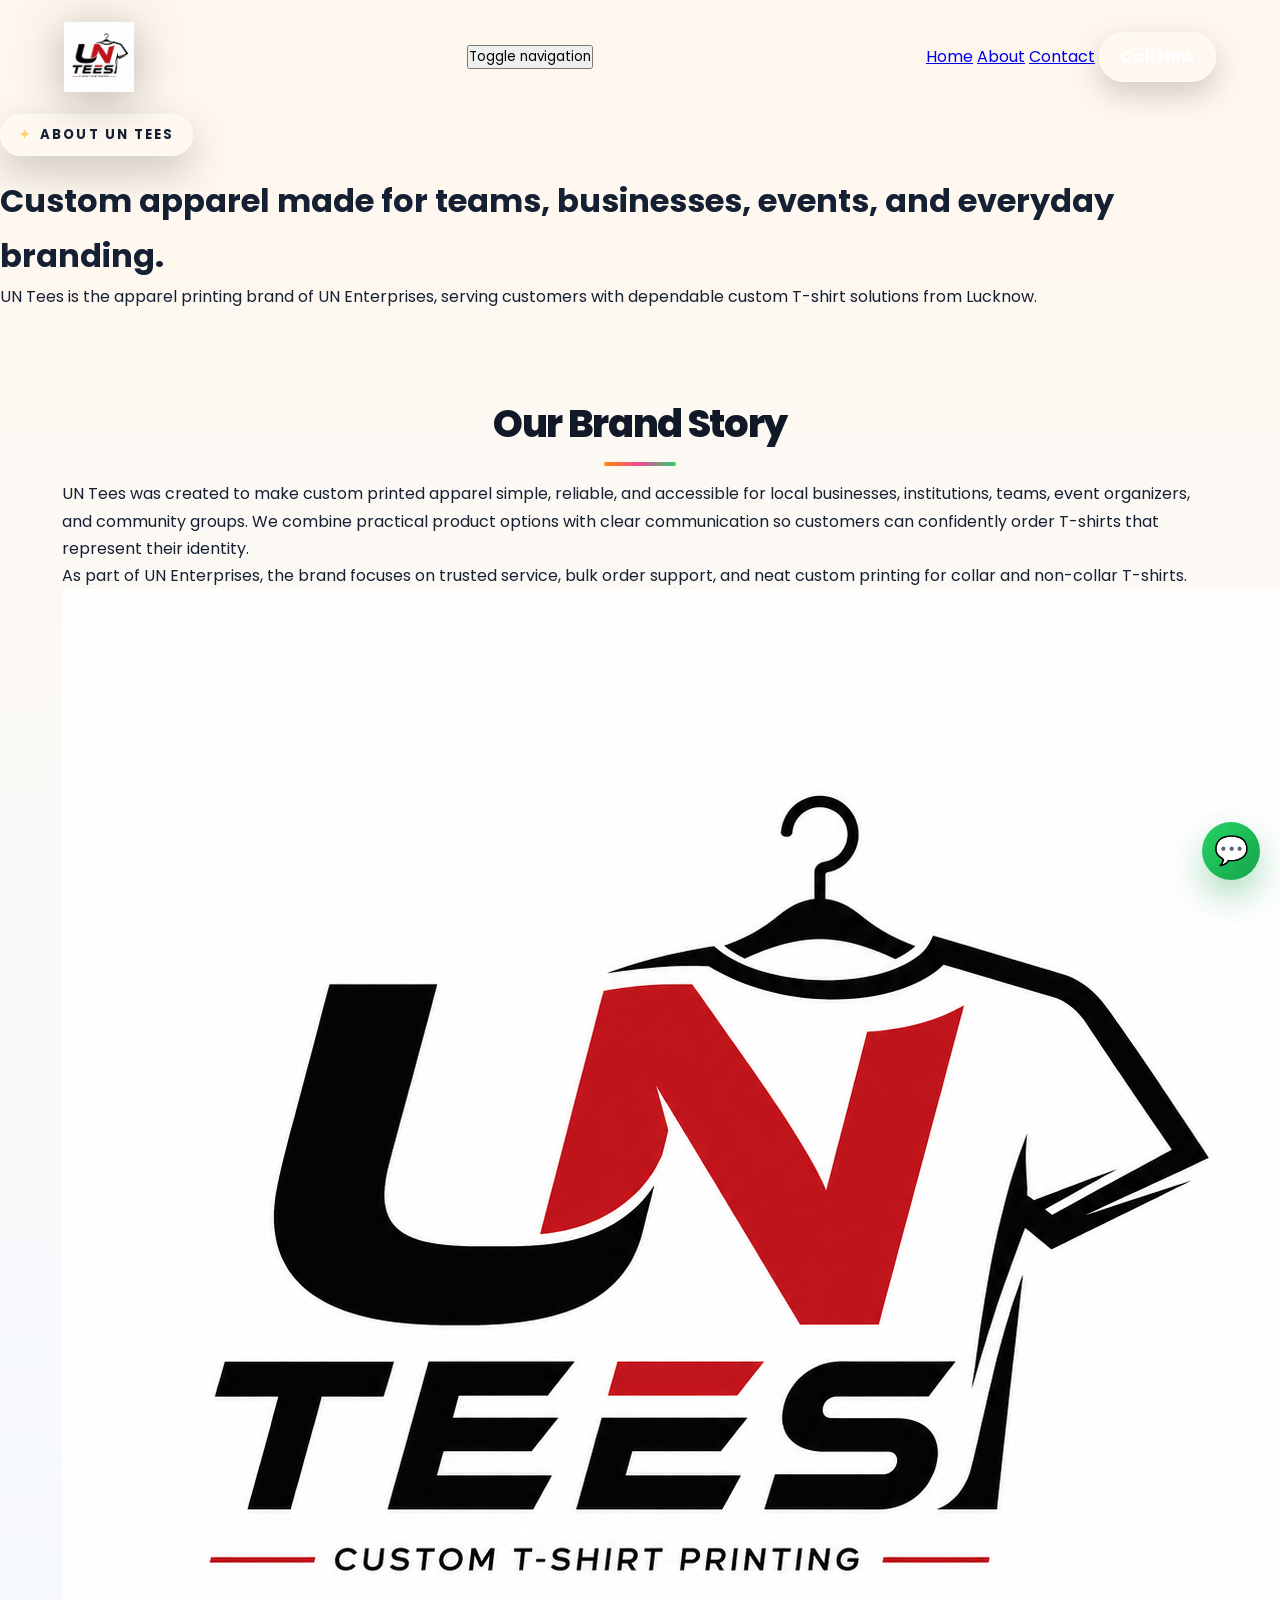
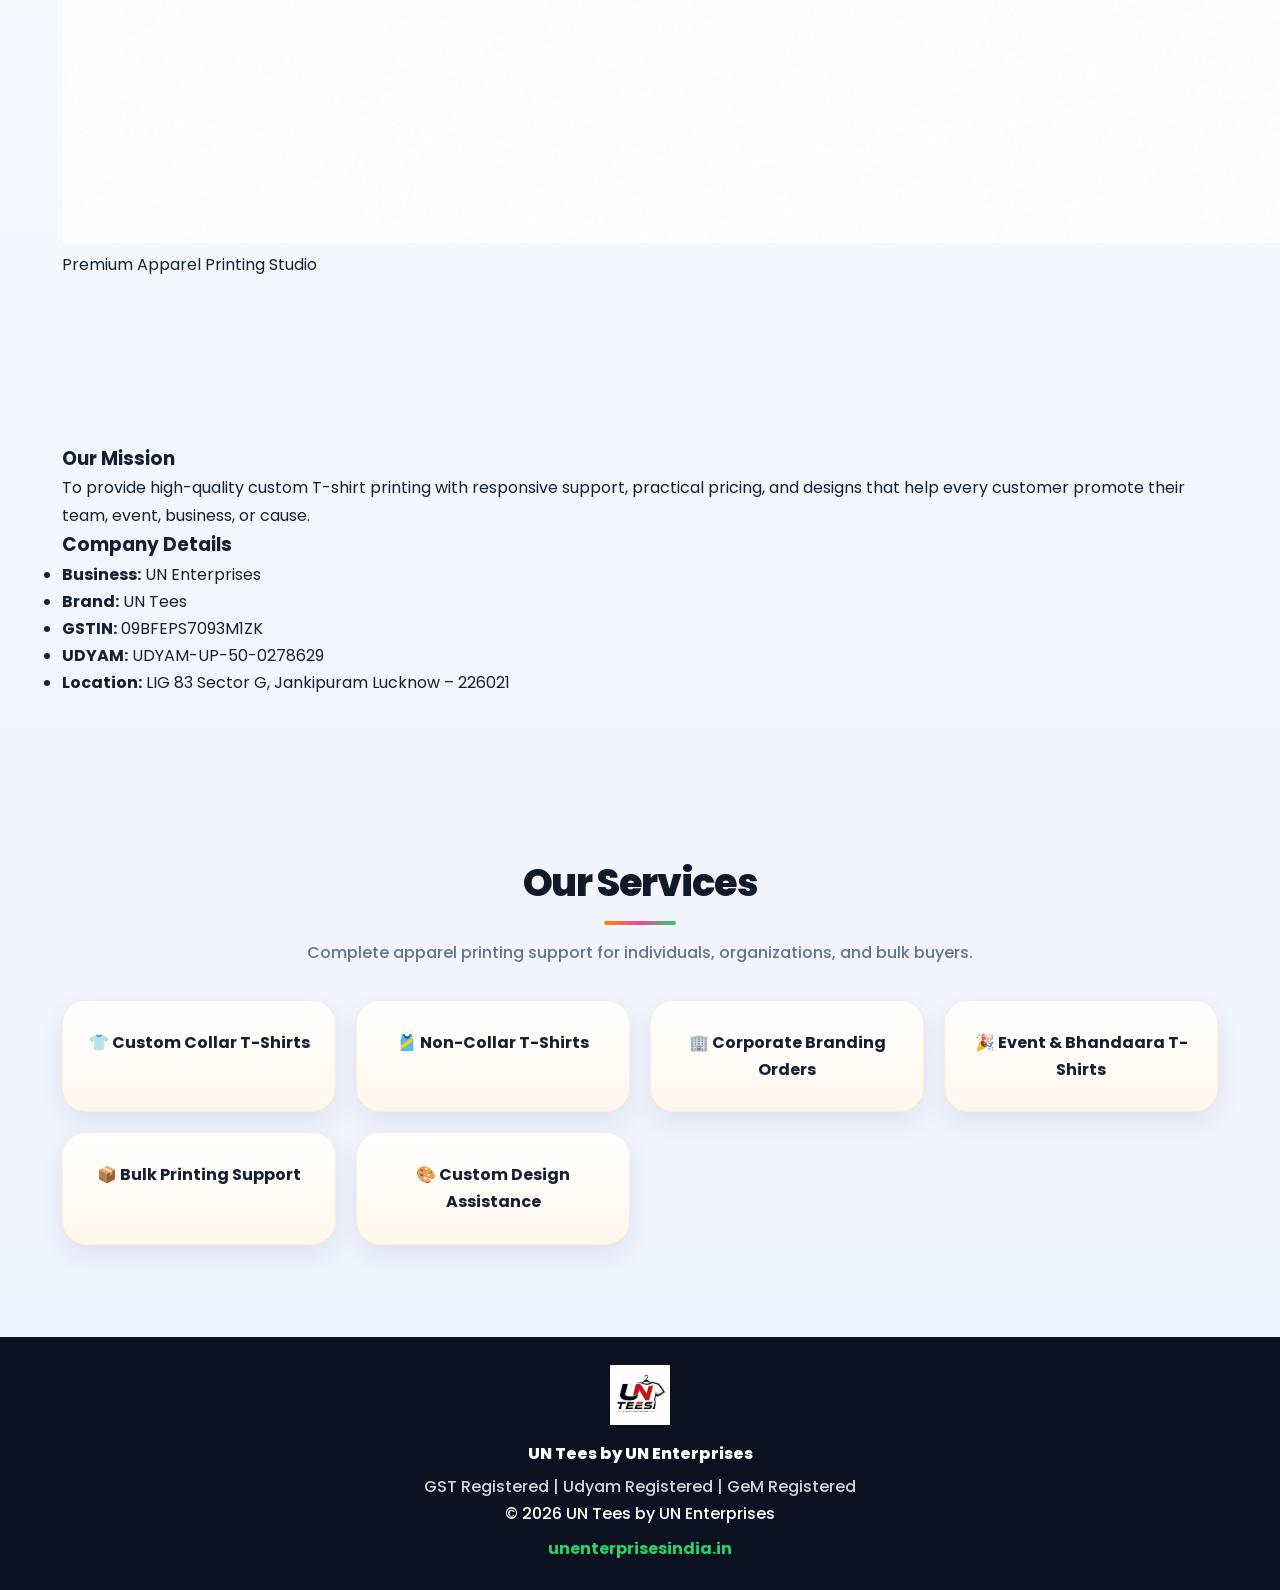
==== about.html @ f328b9f6 "Add About page for UN Tees This file contains the HTML structure for the About page of UN Tees, incl" ====
<!DOCTYPE html>
<html lang="en">
<head>
<meta charset="UTF-8">
<meta name="viewport" content="width=device-width, initial-scale=1.0">
<title>About UN Tees | UN Enterprises</title>
<link rel="preconnect" href="https://fonts.googleapis.com">
<link rel="preconnect" href="https://fonts.gstatic.com" crossorigin>
<link href="https://fonts.googleapis.com/css2?family=Poppins:wght@400;500;600;700;800&display=swap" rel="stylesheet">
<link rel="icon" type="image/png" href="logo.png">
<link rel="stylesheet" href="style.css">
<script src="script.js" defer></script>
</head>
<body>
<a href="https://wa.me/916386319056" class="whatsapp-float" target="_blank" rel="noopener" aria-label="Chat with UN Tees on WhatsApp">💬</a>
<header class="page-hero">
<nav class="navbar" aria-label="Primary navigation">
<a href="index.html" class="logo" aria-label="UN Tees by UN Enterprises home"><img src="logo.png" alt="UN Tees by UN Enterprises logo"></a>
<button class="nav-toggle" type="button" aria-expanded="false" aria-controls="primary-menu"><span class="sr-only">Toggle navigation</span><span></span><span></span><span></span></button>
<div class="nav-links" id="primary-menu">
<a href="index.html">Home</a>
<a href="about.html" aria-current="page">About</a>
<a href="contact.html">Contact</a>
<a href="tel:+916386319056" class="nav-btn">Call Now</a>
</div>
</nav>
<div class="page-hero-content">
<p class="eyebrow">About UN Tees</p>
<h1>Custom apparel made for teams, businesses, events, and everyday branding.</h1>
<p>UN Tees is the apparel printing brand of UN Enterprises, serving customers with dependable custom T-shirt solutions from Lucknow.</p>
</div>
</header>
<main>
<section class="content-section two-column">
<div>
<h2>Our Brand Story</h2>
<p>UN Tees was created to make custom printed apparel simple, reliable, and accessible for local businesses, institutions, teams, event organizers, and community groups. We combine practical product options with clear communication so customers can confidently order T-shirts that represent their identity.</p>
<p>As part of UN Enterprises, the brand focuses on trusted service, bulk order support, and neat custom printing for collar and non-collar T-shirts.</p>
</div>
<div class="info-card brand-card">
<img src="logo.png" alt="UN Tees by UN Enterprises logo">
<p>Premium Apparel Printing Studio</p>
</div>
</section>
<section class="content-section mission-grid">
<div class="info-card">
<h3>Our Mission</h3>
<p>To provide high-quality custom T-shirt printing with responsive support, practical pricing, and designs that help every customer promote their team, event, business, or cause.</p>
</div>
<div class="info-card">
<h3>Company Details</h3>
<ul class="detail-list">
<li><strong>Business:</strong> UN Enterprises</li>
<li><strong>Brand:</strong> UN Tees</li>
<li><strong>GSTIN:</strong> 09BFEPS7093M1ZK</li>
<li><strong>UDYAM:</strong> UDYAM-UP-50-0278629</li>
<li><strong>Location:</strong> LIG 83 Sector G, Jankipuram Lucknow – 226021</li>
</ul>
</div>
</section>
<section class="content-section">
<h2>Our Services</h2>
<p class="tagline">Complete apparel printing support for individuals, organizations, and bulk buyers.</p>
<div class="features service-grid">
<div>👕 Custom Collar T-Shirts</div>
<div>🎽 Non-Collar T-Shirts</div>
<div>🏢 Corporate Branding Orders</div>
<div>🎉 Event & Bhandaara T-Shirts</div>
<div>📦 Bulk Printing Support</div>
<div>🎨 Custom Design Assistance</div>
</div>
</section>
</main>
<footer class="footer">
<img src="logo.png" alt="UN Tees by UN Enterprises logo" class="footer-logo">
<p class="footer-brand">UN Tees by UN Enterprises</p>
<p class="footer-registrations">GST Registered | Udyam Registered | GeM Registered</p>
<p>© 2026 UN Tees by UN Enterprises</p>
<p><a href="https://unenterprisesindia.in" target="_blank" rel="noopener noreferrer">unenterprisesindia.in</a></p>
</footer>
</body>
</html>
---- style.css ----
*{
margin:0;
padding:0;
box-sizing:border-box;
font-family:Poppins,sans-serif;
}

html{
scroll-behavior:smooth;
}

body{
background:linear-gradient(180deg,#fff7ed 0%,#f8fafc 38%,#eef2ff 100%);
color:#162033;
line-height:1.7;
}

body::selection{
background:#ff8a00;
color:#fff;
}

.navbar{
display:flex;
justify-content:space-between;
align-items:center;
position:relative;
z-index:2;
width:100%;
padding:22px clamp(20px,5vw,76px);
background:transparent;
}

.logo{
display:inline-flex;
align-items:center;
text-decoration:none;
}

.logo img{
height:70px;
width:auto;
display:block;
object-fit:contain;
filter:drop-shadow(0 8px 24px rgba(0,0,0,.28));
}

.nav-btn{
display:inline-flex;
align-items:center;
justify-content:center;
text-decoration:none;
font-weight:700;
color:#fff;
padding:10px 20px;
border:1px solid rgba(255,255,255,.58);
border-radius:999px;
background:rgba(255,255,255,.14);
box-shadow:0 12px 30px rgba(0,0,0,.18);
backdrop-filter:blur(10px);
transition:transform .25s ease,background .25s ease,border-color .25s ease;
}

.nav-btn:hover{
transform:translateY(-2px);
background:rgba(255,255,255,.24);
border-color:rgba(255,255,255,.95);
}

.hero{
position:relative;
width:100%;
min-height:85vh;
display:flex;
flex-direction:column;
overflow:hidden;
isolation:isolate;
background-image:linear-gradient(135deg,rgba(236,72,153,.34),rgba(249,115,22,.24) 38%,rgba(37,211,102,.18)),linear-gradient(rgba(0,0,0,0.45),rgba(0,0,0,0.45)),url("https://images.pexels.com/photos/996329/pexels-photo-996329.jpeg");
background-size:cover;
background-position:center;
background-repeat:no-repeat;
}

.hero::before{
content:"";
position:absolute;
inset:0;
z-index:-1;
background:radial-gradient(circle at 20% 20%,rgba(255,255,255,.22),transparent 28%),radial-gradient(circle at 80% 72%,rgba(37,211,102,.24),transparent 32%);
animation:softGlow 8s ease-in-out infinite alternate;
}

.hero::after{
content:"";
position:absolute;
inset:auto 8% 8% auto;
z-index:-1;
width:220px;
height:220px;
border-radius:50%;
background:linear-gradient(135deg,rgba(255,255,255,.18),rgba(255,255,255,.03));
filter:blur(2px);
animation:floatShape 7s ease-in-out infinite;
}

.hero-content{
position:relative;
z-index:2;
flex:1;
display:flex;
flex-direction:column;
justify-content:center;
align-items:center;
text-align:center;
max-width:1040px;
width:100%;
margin:0 auto;
padding:92px 22px 124px;
color:#fff;
animation:heroFadeUp .8s ease both;
}

.eyebrow{
display:inline-flex;
align-items:center;
gap:8px;
margin-bottom:18px;
padding:9px 18px;
border:1px solid rgba(255,255,255,.36);
border-radius:999px;
background:rgba(255,255,255,.14);
box-shadow:0 16px 40px rgba(0,0,0,.2);
backdrop-filter:blur(12px);
font-size:.82rem;
font-weight:700;
letter-spacing:.16em;
text-transform:uppercase;
}

.eyebrow::before{
content:"✦";
color:#ffd166;
}

.hero h1{
font-size:clamp(2.45rem,6vw,5rem);
line-height:1.06;
margin-bottom:22px;
font-weight:800;
letter-spacing:-.055em;
text-shadow:0 10px 34px rgba(0,0,0,.38);
}

.hero-subtitle{
font-size:clamp(1.08rem,2.2vw,1.5rem);
line-height:1.8;
margin-bottom:34px;
font-weight:500;
color:rgba(255,255,255,.96);
text-shadow:0 8px 24px rgba(0,0,0,.38);
}

.btn{
display:inline-flex;
align-items:center;
justify-content:center;
gap:10px;
background:linear-gradient(135deg,#25D366,#16a34a);
color:#fff;
padding:14px 28px;
border-radius:999px;
text-decoration:none;
font-weight:800;
letter-spacing:.01em;
box-shadow:0 16px 34px rgba(37,211,102,.28);
transition:transform .25s ease,box-shadow .25s ease,filter .25s ease;
}

.btn::before{
content:"💬";
}

.btn:hover{
transform:translateY(-3px);
box-shadow:0 22px 44px rgba(37,211,102,.38);
filter:saturate(1.12);
}

section{
position:relative;
padding:92px 22px;
max-width:1200px;
margin:auto;
}

section + section{
padding-top:72px;
}

h2{
text-align:center;
margin-bottom:14px;
font-size:clamp(1.85rem,3vw,2.65rem);
line-height:1.15;
font-weight:800;
letter-spacing:-.035em;
color:#111827;
}

h2::after{
content:"";
display:block;
width:72px;
height:4px;
margin:16px auto 0;
border-radius:999px;
background:linear-gradient(90deg,#ff8a00,#ec4899,#25D366);
}

.tagline{
text-align:center;
max-width:680px;
margin:0 auto 34px;
color:#64748b;
font-weight:500;
}

.about{
max-width:980px;
}

.about p{
max-width:850px;
margin:28px auto 0;
padding:34px;
text-align:center;
background:rgba(255,255,255,.86);
border:1px solid rgba(255,255,255,.74);
border-radius:28px;
box-shadow:0 18px 50px rgba(15,23,42,.08);
backdrop-filter:blur(8px);
}

.products{
max-width:1240px;
}

.single-image,
.grid img,
.features div,
.contact{
transition:transform .28s ease,box-shadow .28s ease,border-color .28s ease;
}

.single-image{
overflow:hidden;
border-radius:28px;
background:#fff;
padding:12px;
box-shadow:0 22px 60px rgba(15,23,42,.11);
}

.single-image:hover{
transform:translateY(-6px);
box-shadow:0 30px 70px rgba(15,23,42,.16);
}

.single-image img{
width:100%;
height:auto;
object-fit:contain;
display:block;
border-radius:20px;
}

.grid img{
width:100%;
height:100%;
object-fit:cover;
border-radius:18px;
}


.grid{
display:grid;
grid-template-columns:repeat(auto-fit,minmax(220px,1fr));
gap:22px;
}

.grid img{
width:100%;
height:100%;
min-height:240px;
object-fit:cover;
border:8px solid #fff;
border-radius:18px;
box-shadow:0 18px 44px rgba(15,23,42,.12);
background:#fff;
}

.grid img:hover{
transform:translateY(-6px) scale(1.015);
box-shadow:0 28px 60px rgba(15,23,42,.18);
}

.why{
max-width:1240px;
}

.features{
display:grid;
grid-template-columns:repeat(auto-fit,minmax(220px,1fr));
gap:20px;
margin-top:34px;
}

.features div{
background:linear-gradient(180deg,#fff,#fff7ed);
padding:28px 20px;
border:1px solid rgba(249,115,22,.12);
border-radius:24px;
text-align:center;
font-weight:700;
box-shadow:0 10px 24px rgba(15,23,42,.08);
transition:.3s ease;
}

.features div:hover{
transform:translateY(-6px);
border-color:rgba(249,115,22,.32);
box-shadow:0 12px 28px rgba(0,0,0,.12);
}

.contact{
max-width:760px;
margin-bottom:86px;
text-align:center;
background:linear-gradient(135deg,#111827,#312e81 52%,#0f766e);
color:#fff;
border-radius:32px;
box-shadow:0 28px 80px rgba(17,24,39,.22);
}

.contact h2{
color:#fff;
}

.contact p{
margin:12px auto;
font-weight:500;
color:rgba(255,255,255,.9);
}

.contact .btn{
margin-top:20px;
}

footer{
background:#0b1120;
color:#fff;
text-align:center;
padding:28px 18px;
font-weight:500;
}

.footer-logo{
height:60px;
width:auto;
display:block;
object-fit:contain;
margin:0 auto 15px;
}

.footer-brand{
font-weight:800;
}

.footer-registrations{
margin-top:6px;
color:rgba(255,255,255,.82);
}

footer a{
display:inline-block;
margin-top:8px;
color:#25D366;
text-decoration:none;
font-weight:700;
}

footer a:hover{
color:#86efac;
}

.whatsapp-float{
position:fixed;
right:20px;
bottom:20px;
z-index:10;
display:flex;
align-items:center;
justify-content:center;
width:58px;
height:58px;
background:linear-gradient(135deg,#25D366,#16a34a);
color:#fff;
font-size:28px;
border-radius:50%;
text-decoration:none;
box-shadow:0 16px 34px rgba(22,163,74,.35);
animation:pulseWhatsapp 2.2s ease-in-out infinite;
}

.whatsapp-float:hover{
transform:translateY(-3px) scale(1.04);
}

@keyframes heroFadeUp{
from{
opacity:0;
transform:translateY(24px);
}

to{
opacity:1;
transform:translateY(0);
}
}

@keyframes softGlow{
from{
opacity:.65;
transform:scale(1);
}

to{
opacity:1;
transform:scale(1.04);
}
}

@keyframes floatShape{
0%,100%{
transform:translate3d(0,0,0);
}

50%{
transform:translate3d(-18px,-22px,0);
}
}

@keyframes pulseWhatsapp{
0%,100%{
box-shadow:0 16px 34px rgba(22,163,74,.35);
}

50%{
box-shadow:0 16px 42px rgba(22,163,74,.55),0 0 0 10px rgba(37,211,102,.12);
}
}

@media(max-width:768px){

.navbar{
padding:18px 20px;
}

.logo img{
height:55px;
}

.footer-logo{
height:50px;
}

.nav-btn{
padding:9px 14px;
font-size:.9rem;
}

.hero{
min-height:85vh;
background-position:center;
}

.hero-content{
padding:70px 18px 96px;
}

.eyebrow{
font-size:.72rem;
letter-spacing:.11em;
}

section{
padding:68px 18px;
}

.about p{
padding:26px 22px;
border-radius:22px;
}

.grid{
grid-template-columns:repeat(auto-fit,minmax(170px,1fr));
gap:16px;
}

.grid img{
min-height:180px;
border-width:6px;
border-radius:20px;
}

.contact{
margin:0 18px 68px;
border-radius:26px;
}

}

@media(max-width:480px){

.hero-content{
padding:60px 16px 86px;
}

.hero-subtitle{
line-height:1.55;
}

.btn{
width:100%;
max-width:310px;
padding:13px 20px;
}

.features{
grid-template-columns:1fr;
}

.whatsapp-float{
right:16px;
bottom:16px;
width:54px;
height:54px;
font-size:26px;
}

}
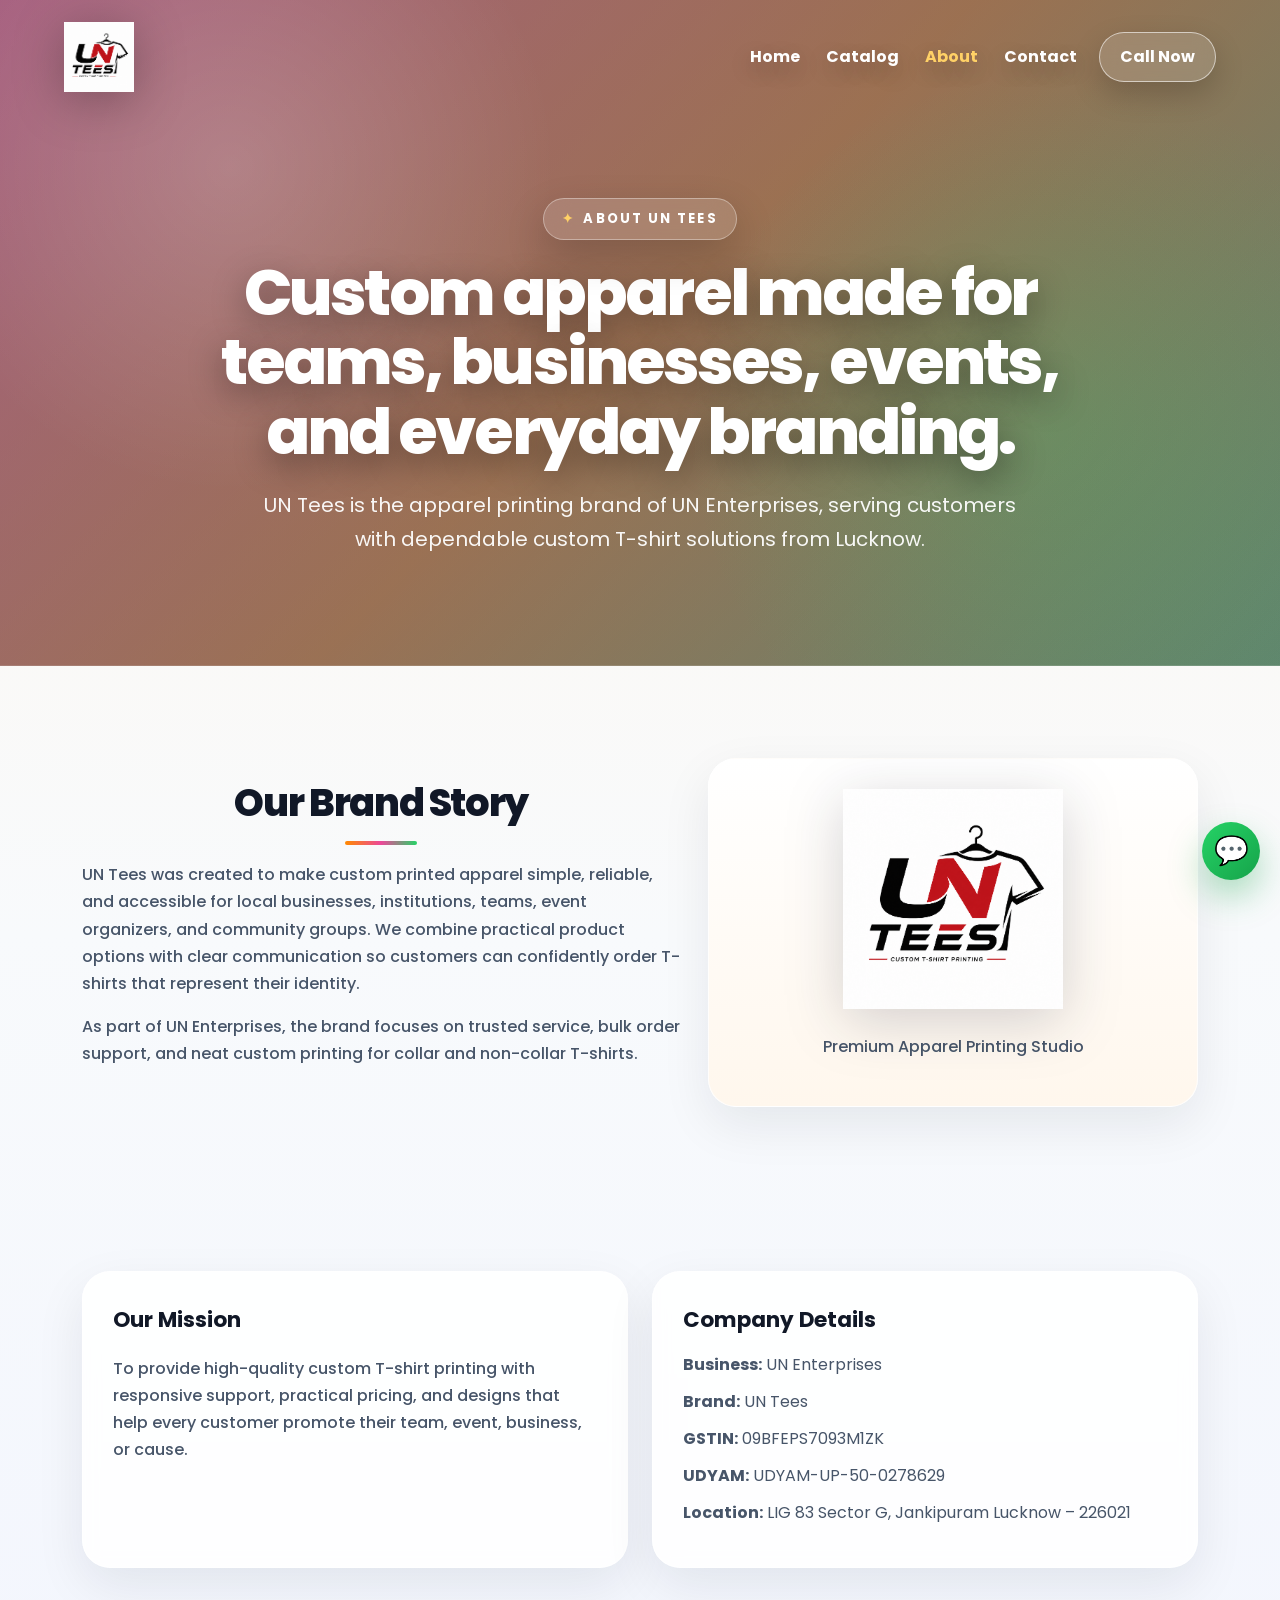
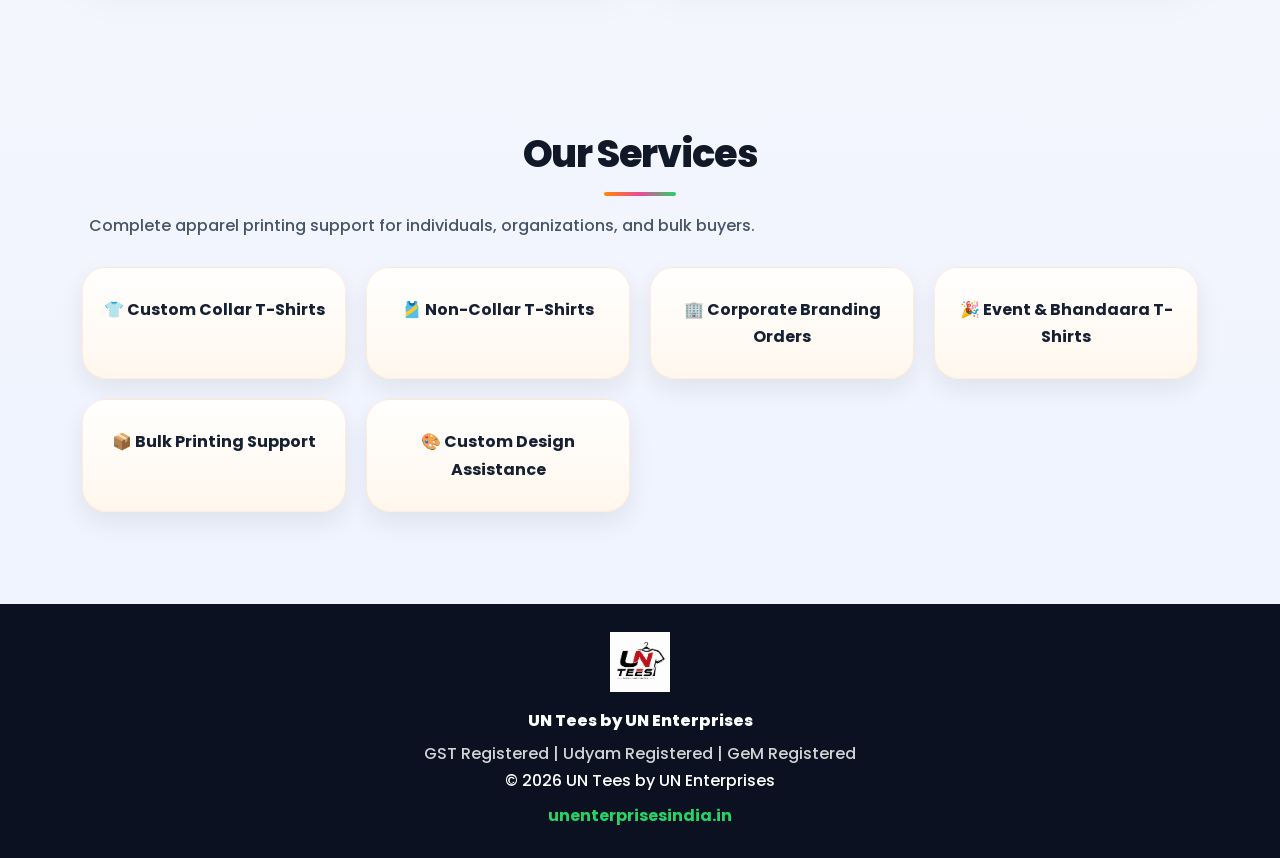
==== commit a37344f9: "Update about.html" ====
--- a/about.html
+++ b/about.html
@@ -19,6 +19,7 @@
 <button class="nav-toggle" type="button" aria-expanded="false" aria-controls="primary-menu"><span class="sr-only">Toggle navigation</span><span></span><span></span><span></span></button>
 <div class="nav-links" id="primary-menu">
 <a href="index.html">Home</a>
+<a href="catalog/">Catalog</a>
 <a href="about.html" aria-current="page">About</a>
 <a href="contact.html">Contact</a>
 <a href="tel:+916386319056" class="nav-btn">Call Now</a>
--- a/style.css
+++ b/style.css
@@ -280,7 +280,6 @@
 border-radius:18px;
 }
 
-
 .grid{
 display:grid;
 grid-template-columns:repeat(auto-fit,minmax(220px,1fr));
@@ -548,3 +547,244 @@
 }
 
 }
+
+.nav-links{
+display:flex;
+align-items:center;
+gap:18px;
+}
+
+.nav-links a:not(.nav-btn){
+color:#fff;
+text-decoration:none;
+font-weight:700;
+padding:8px 4px;
+text-shadow:0 8px 22px rgba(0,0,0,.28);
+}
+
+.nav-links a[aria-current="page"]:not(.nav-btn),
+.nav-links a:not(.nav-btn):hover{
+color:#ffd166;
+}
+
+.nav-toggle{
+display:none;
+width:44px;
+height:44px;
+border:1px solid rgba(255,255,255,.48);
+border-radius:12px;
+background:rgba(255,255,255,.14);
+backdrop-filter:blur(10px);
+cursor:pointer;
+}
+
+.nav-toggle span:not(.sr-only){
+display:block;
+width:22px;
+height:2px;
+margin:5px auto;
+border-radius:999px;
+background:#fff;
+}
+
+.sr-only{
+position:absolute;
+width:1px;
+height:1px;
+padding:0;
+margin:-1px;
+overflow:hidden;
+clip:rect(0,0,0,0);
+white-space:nowrap;
+border:0;
+}
+
+.page-hero{
+position:relative;
+overflow:hidden;
+isolation:isolate;
+background-image:linear-gradient(135deg,rgba(236,72,153,.42),rgba(249,115,22,.3),rgba(37,211,102,.22)),linear-gradient(rgba(0,0,0,.55),rgba(0,0,0,.55)),url("https://images.pexels.com/photos/8532616/pexels-photo-8532616.jpeg");
+background-size:cover;
+background-position:center;
+color:#fff;
+}
+
+.page-hero::before{
+content:"";
+position:absolute;
+inset:0;
+z-index:-1;
+background:radial-gradient(circle at 18% 25%,rgba(255,255,255,.18),transparent 28%),radial-gradient(circle at 82% 65%,rgba(37,211,102,.18),transparent 32%);
+}
+
+.page-hero-content{
+max-width:980px;
+margin:0 auto;
+padding:84px 22px 110px;
+text-align:center;
+}
+
+.page-hero-content h1{
+font-size:clamp(2.2rem,5vw,4.2rem);
+line-height:1.08;
+font-weight:800;
+letter-spacing:-.045em;
+text-shadow:0 10px 34px rgba(0,0,0,.38);
+margin-bottom:22px;
+}
+
+.page-hero-content p:not(.eyebrow){
+max-width:760px;
+margin:0 auto;
+font-size:clamp(1rem,2vw,1.25rem);
+color:rgba(255,255,255,.94);
+}
+
+.content-section{
+max-width:1160px;
+}
+
+.two-column,
+.contact-layout{
+display:grid;
+grid-template-columns:1.1fr .9fr;
+gap:28px;
+align-items:center;
+}
+
+.content-section p{
+margin:16px 0;
+color:#475569;
+font-weight:500;
+}
+
+.info-card,
+.contact-panel{
+background:rgba(255,255,255,.88);
+border:1px solid rgba(255,255,255,.76);
+border-radius:28px;
+box-shadow:0 18px 50px rgba(15,23,42,.08);
+padding:30px;
+backdrop-filter:blur(8px);
+}
+
+.brand-card{
+text-align:center;
+background:linear-gradient(180deg,#fff,#fff7ed);
+}
+
+.brand-card img{
+max-width:220px;
+width:70%;
+height:auto;
+filter:drop-shadow(0 12px 28px rgba(15,23,42,.18));
+}
+
+.info-card h3{
+font-size:1.35rem;
+margin-bottom:10px;
+color:#111827;
+}
+
+.detail-list{
+list-style:none;
+margin-top:12px;
+}
+
+.detail-list li{
+margin:10px 0;
+color:#475569;
+}
+
+.mission-grid{
+display:grid;
+grid-template-columns:repeat(2,minmax(0,1fr));
+gap:24px;
+}
+
+.service-grid{
+margin-top:28px;
+}
+
+.contact-card{
+max-width:760px;
+margin-bottom:86px;
+text-align:center;
+background:linear-gradient(135deg,#111827,#312e81 52%,#0f766e);
+color:#fff;
+border-radius:32px;
+box-shadow:0 28px 80px rgba(17,24,39,.22);
+transition:transform .28s ease,box-shadow .28s ease,border-color .28s ease;
+}
+
+.contact-card h2{color:#fff;}
+.contact-card p{margin:12px auto;font-weight:500;color:rgba(255,255,255,.9);}
+.contact-card .btn{margin-top:20px;}
+
+.contact-form{
+display:flex;
+flex-direction:column;
+gap:12px;
+}
+
+.contact-form label{
+font-weight:700;
+color:#111827;
+}
+
+.contact-form input,
+.contact-form textarea{
+width:100%;
+border:1px solid rgba(100,116,139,.28);
+border-radius:16px;
+padding:14px 16px;
+font:inherit;
+color:#162033;
+background:#fff;
+outline:none;
+transition:border-color .2s ease,box-shadow .2s ease;
+}
+
+.contact-form input:focus,
+.contact-form textarea:focus{
+border-color:#ff8a00;
+box-shadow:0 0 0 4px rgba(255,138,0,.12);
+}
+
+.form-btn{
+border:0;
+cursor:pointer;
+margin-top:10px;
+}
+
+.contact-details a:not(.btn){
+color:#0f766e;
+font-weight:800;
+text-decoration:none;
+}
+
+@media(max-width:768px){
+.nav-toggle{display:block;}
+.nav-links{
+position:absolute;
+top:86px;
+left:18px;
+right:18px;
+display:none;
+flex-direction:column;
+align-items:stretch;
+gap:8px;
+padding:16px;
+border:1px solid rgba(255,255,255,.3);
+border-radius:22px;
+background:rgba(17,24,39,.92);
+box-shadow:0 20px 44px rgba(0,0,0,.24);
+backdrop-filter:blur(14px);
+}
+.nav-links.is-open{display:flex;}
+.nav-links a:not(.nav-btn),.nav-links .nav-btn{text-align:center;justify-content:center;}
+.page-hero-content{padding:64px 18px 86px;}
+.two-column,.contact-layout,.mission-grid{grid-template-columns:1fr;}
+.info-card,.contact-panel{padding:24px;border-radius:22px;}
+.contact-card{margin:0 18px 68px;border-radius:26px;}
+}
